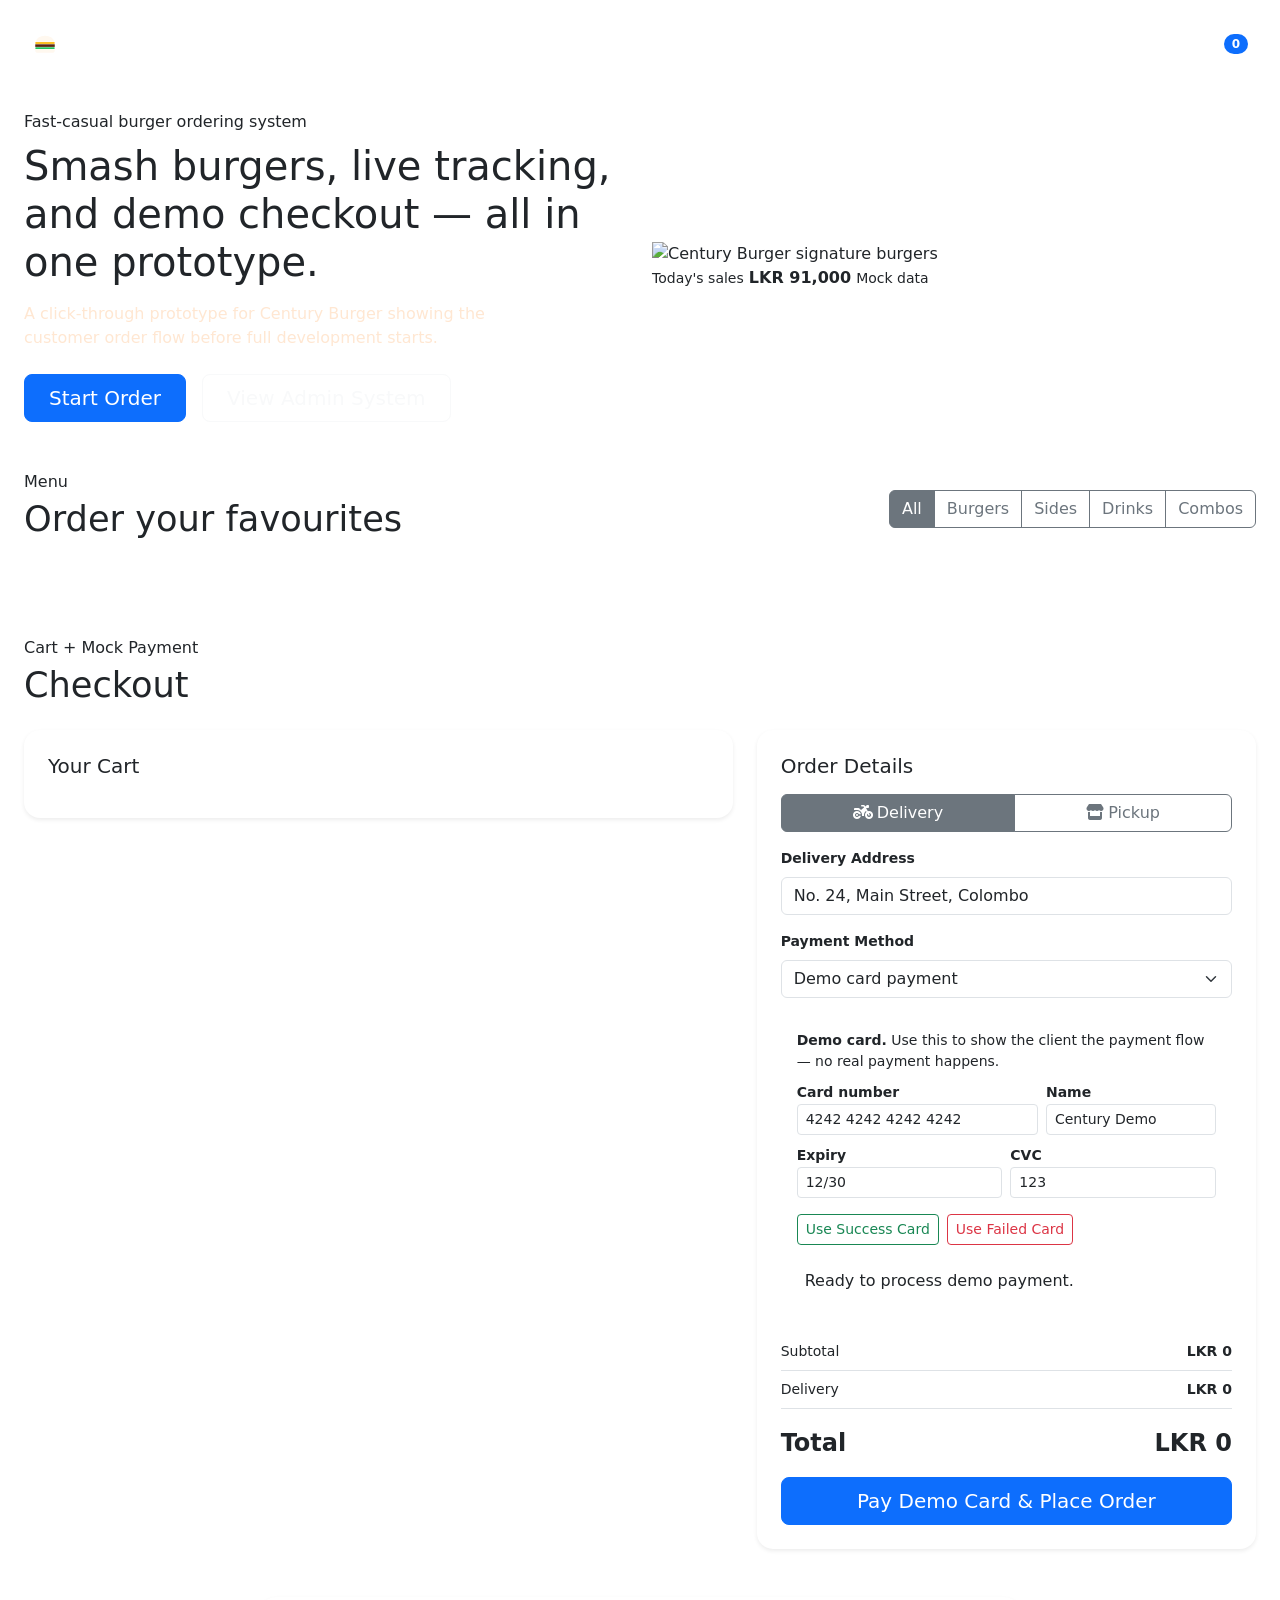
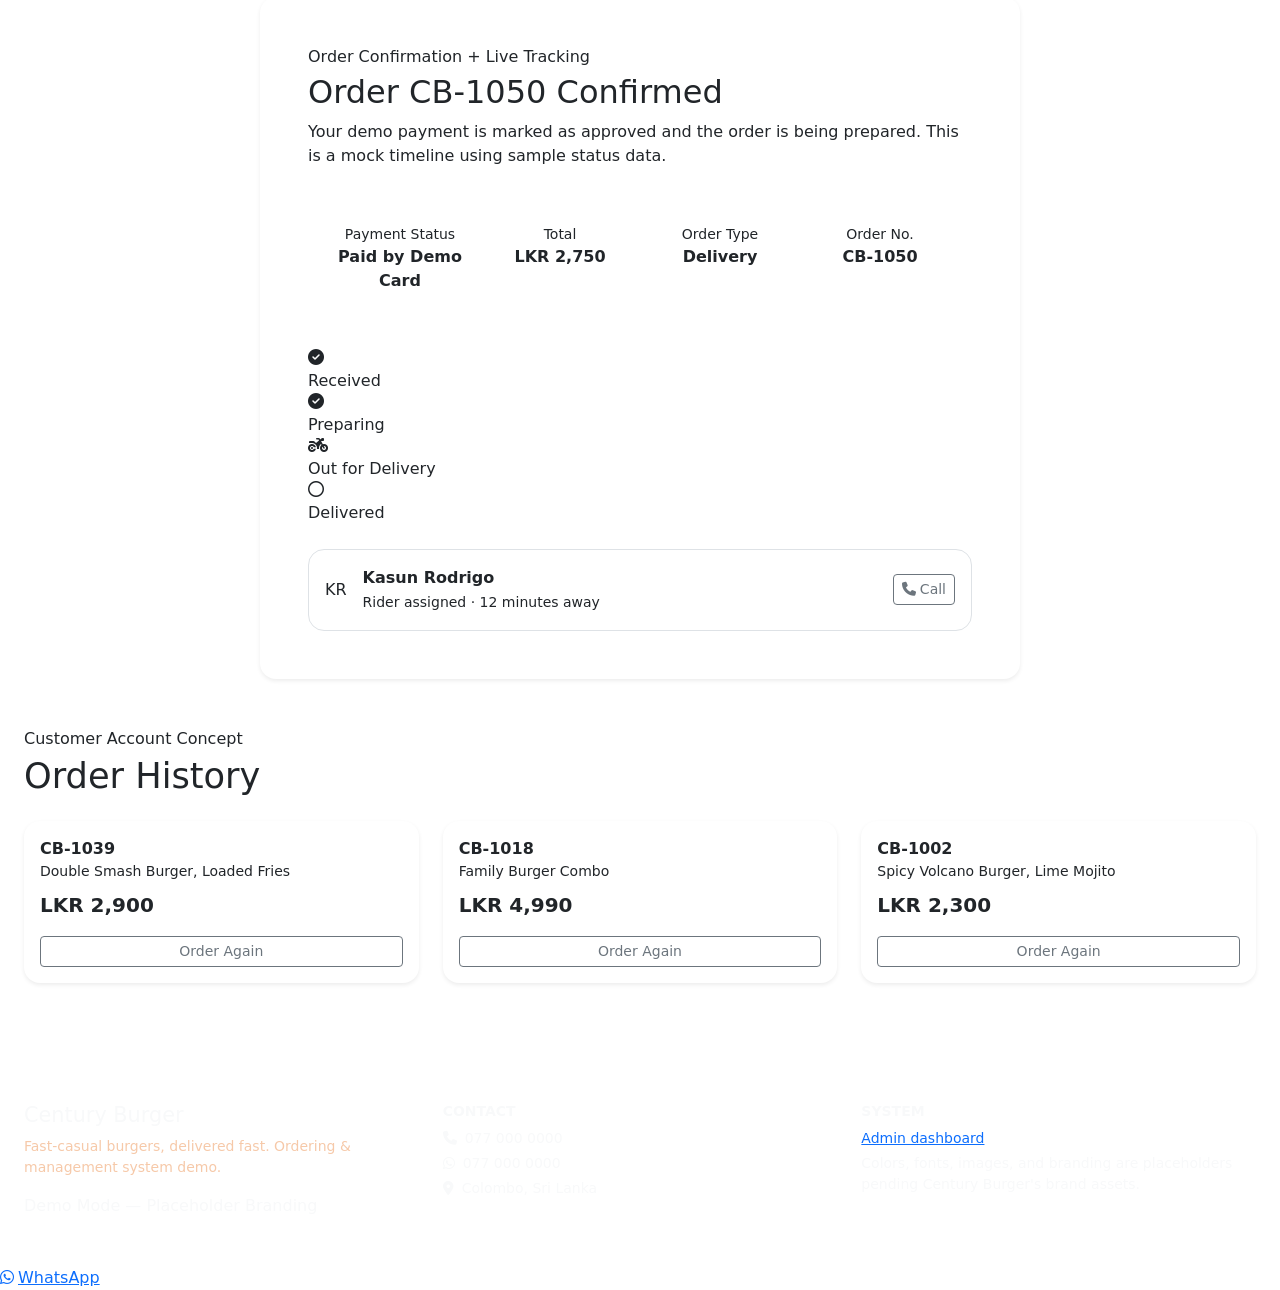
==== index.html @ fc835446 "Add files via upload" ====
<!DOCTYPE html>
<html lang="en">
<head>
  <meta charset="UTF-8">
  <meta name="viewport" content="width=device-width, initial-scale=1.0">
  <title>Century Burger | Order Online</title>
  <link rel="preconnect" href="https://fonts.googleapis.com">
  <link rel="preconnect" href="https://fonts.gstatic.com" crossorigin>
  <link href="https://fonts.googleapis.com/css2?family=Archivo+Black&family=Poppins:wght@400;500;600;700;800&display=swap" rel="stylesheet">
  <link rel="stylesheet" href="https://cdn.jsdelivr.net/npm/bootstrap@5.3.3/dist/css/bootstrap.min.css">
  <link rel="stylesheet" href="https://cdnjs.cloudflare.com/ajax/libs/font-awesome/6.5.2/css/all.min.css">
  <link rel="stylesheet" href="assets/css/style.css">
</head>
<body>

  <!-- Top navigation -->
  <nav class="navbar navbar-expand-md navbar-dark cb-navbar sticky-top">
    <div class="container-fluid px-3 px-lg-4">
      <a class="navbar-brand d-flex align-items-center gap-2" href="#home" data-route="home">
        <span class="d-inline-flex align-items-center justify-content-center rounded-3" style="width:42px;height:42px;background:var(--cb-orange)">
          <svg viewBox="0 0 40 40" width="26" height="26" xmlns="http://www.w3.org/2000/svg">
            <path d="M6 18a14 9 0 0 1 28 0z" fill="#fff8ef"/>
            <circle cx="14" cy="12" r="1.3" fill="#fff8ef"/>
            <circle cx="20" cy="10" r="1.3" fill="#fff8ef"/>
            <circle cx="26" cy="12" r="1.3" fill="#fff8ef"/>
            <rect x="5" y="18.5" width="30" height="3" rx="1.2" fill="#fbbf24"/>
            <rect x="5" y="22" width="30" height="4" fill="#5b2613"/>
            <rect x="5" y="26.5" width="30" height="2.6" rx="1.2" fill="#22c55e"/>
            <path d="M5 29.5h30v1.5a4 4 0 0 1-4 4H9a4 4 0 0 1-4-4z" fill="#fff8ef"/>
          </svg>
        </span>
        <span>
          <strong class="d-block">Century Burger</strong>
          <small>Order online</small>
        </span>
      </a>
      <button class="navbar-toggler" type="button" data-bs-toggle="collapse" data-bs-target="#navMain">
        <span class="navbar-toggler-icon"></span>
      </button>
      <div class="collapse navbar-collapse" id="navMain">
        <ul class="navbar-nav ms-auto align-items-lg-center gap-lg-2">
          <li class="nav-item"><a class="nav-link active" href="#home" data-route="home">Menu</a></li>
          <li class="nav-item"><a class="nav-link" href="#tracking" data-route="tracking">Track Order</a></li>
          <li class="nav-item"><a class="nav-link" href="#history" data-route="history">My Orders</a></li>
          <li class="nav-item"><a class="nav-link" href="admin/index.html"><i class="fa-solid fa-user-shield me-1"></i>Admin</a></li>
          <li class="nav-item">
            <a class="nav-link cart-fab" href="#checkout" data-route="checkout">
              <i class="fa-solid fa-cart-shopping me-1"></i><span class="d-lg-none">Cart</span>
              <span class="badge rounded-pill bg-primary" id="cartCount">0</span>
            </a>
          </li>
        </ul>
      </div>
    </div>
  </nav>

  <main class="container-fluid px-3 px-lg-4" style="max-width:1280px;">

    <!-- Home / Menu -->
    <section id="home" class="screen active py-4">
      <div class="hero-panel row align-items-center g-4 mb-5">
        <div class="col-lg-6">
          <p class="hero-eyebrow mb-2">Fast-casual burger ordering system</p>
          <h1 class="display-font mb-3">Smash burgers, live tracking, and demo checkout — all in one prototype.</h1>
          <p class="mb-4" style="color:#ffe7d2;max-width:520px;">A click-through prototype for Century Burger showing the customer order flow before full development starts.</p>
          <div class="d-flex flex-wrap gap-3">
            <a href="#checkout" data-route="checkout" class="btn btn-primary btn-lg px-4">Start Order</a>
            <a href="admin/index.html" class="btn btn-outline-light btn-lg px-4">View Admin System</a>
          </div>
        </div>
        <div class="col-lg-6">
          <div class="hero-visual">
            <img src="assets/img/hero-burger.jpg" alt="Century Burger signature burgers" class="hero-photo">
            <div class="hero-sales-card">
              <span class="text-muted-cb small">Today's sales</span>
              <strong>LKR 91,000</strong>
              <span class="text-muted-cb small">Mock data</span>
            </div>
          </div>
        </div>
      </div>

      <div class="d-flex flex-wrap justify-content-between align-items-center mb-3 gap-3">
        <div>
          <p class="hero-eyebrow mb-1" style="color:var(--cb-orange-dark)">Menu</p>
          <h2 class="display-font" style="font-size:2.2rem;">Order your favourites</h2>
        </div>
        <div class="btn-group flex-wrap" role="group" id="categoryTabs">
          <button class="btn btn-outline-secondary category-pill active" data-category="All">All</button>
          <button class="btn btn-outline-secondary category-pill" data-category="Burgers">Burgers</button>
          <button class="btn btn-outline-secondary category-pill" data-category="Sides">Sides</button>
          <button class="btn btn-outline-secondary category-pill" data-category="Drinks">Drinks</button>
          <button class="btn btn-outline-secondary category-pill" data-category="Combos">Combos</button>
        </div>
      </div>
      <div id="menuGrid" class="row row-cols-1 row-cols-sm-2 row-cols-lg-4 g-4 mb-5"></div>
    </section>

    <!-- Checkout -->
    <section id="checkout" class="screen py-4">
      <div class="mb-4">
        <p class="hero-eyebrow mb-1" style="color:var(--cb-orange-dark)">Cart + Mock Payment</p>
        <h2 class="display-font" style="font-size:2.2rem;">Checkout</h2>
      </div>
      <div class="row g-4">
        <div class="col-lg-7">
          <div class="card border-0 shadow-sm rounded-4 p-3 p-lg-4">
            <h5 class="mb-3">Your Cart</h5>
            <div id="cartItems" class="list-group list-group-flush"></div>
          </div>
        </div>
        <div class="col-lg-5">
          <div class="card border-0 shadow-sm rounded-4 p-3 p-lg-4 summary-panel">
            <h5 class="mb-3">Order Details</h5>
            <div class="btn-group w-100 mb-3" role="group">
              <input type="radio" class="btn-check" name="fulfillment" id="fulfillDelivery" value="Delivery" checked>
              <label class="btn btn-outline-secondary" for="fulfillDelivery"><i class="fa-solid fa-motorcycle me-1"></i>Delivery</label>
              <input type="radio" class="btn-check" name="fulfillment" id="fulfillPickup" value="Pickup">
              <label class="btn btn-outline-secondary" for="fulfillPickup"><i class="fa-solid fa-store me-1"></i>Pickup</label>
            </div>
            <label class="form-label fw-semibold small">Delivery Address</label>
            <input class="form-control mb-3" value="No. 24, Main Street, Colombo">
            <label class="form-label fw-semibold small">Payment Method</label>
            <select id="paymentMethod" class="form-select mb-3">
              <option>Demo card payment</option>
              <option>Cash on delivery</option>
            </select>

            <div class="payment-box p-3 mb-3" id="cardBox">
              <p class="small mb-2"><strong>Demo card.</strong> Use this to show the client the payment flow — no real payment happens.</p>
              <div class="row g-2">
                <div class="col-7"><label class="small fw-semibold">Card number</label><input id="cardNumber" class="form-control form-control-sm" value="4242 4242 4242 4242"></div>
                <div class="col-5"><label class="small fw-semibold">Name</label><input id="cardName" class="form-control form-control-sm" value="Century Demo"></div>
                <div class="col-6"><label class="small fw-semibold">Expiry</label><input id="cardExpiry" class="form-control form-control-sm" value="12/30"></div>
                <div class="col-6"><label class="small fw-semibold">CVC</label><input id="cardCvc" class="form-control form-control-sm" value="123"></div>
              </div>
              <div class="d-flex flex-wrap gap-2 mt-3">
                <button type="button" class="btn btn-sm btn-outline-success" id="useDemoCard">Use Success Card</button>
                <button type="button" class="btn btn-sm btn-outline-danger" id="useFailCard">Use Failed Card</button>
              </div>
              <p id="paymentResult" class="payment-result rounded-3 p-2 mt-3 mb-0 bg-white">Ready to process demo payment.</p>
            </div>

            <div class="d-flex justify-content-between small py-2 border-bottom"><span>Subtotal</span><b id="subtotal">LKR 0</b></div>
            <div class="d-flex justify-content-between small py-2 border-bottom"><span>Delivery</span><b id="deliveryFee">LKR 0</b></div>
            <div class="d-flex justify-content-between fs-4 fw-bold py-3"><span>Total</span><b id="grandTotal">LKR 0</b></div>
            <button id="placeOrder" class="btn btn-primary btn-lg w-100">Pay Demo Card &amp; Place Order</button>
          </div>
        </div>
      </div>
    </section>

    <!-- Order confirmation / tracking -->
    <section id="tracking" class="screen py-4">
      <div class="card border-0 shadow-sm rounded-4 p-4 p-lg-5 mx-auto" style="max-width:760px;">
        <p class="hero-eyebrow mb-1" style="color:var(--cb-orange-dark)">Order Confirmation + Live Tracking</p>
        <h2 class="display-font mb-2" style="font-size:2rem;">Order CB-1050 Confirmed</h2>
        <p class="text-muted-cb">Your demo payment is marked as approved and the order is being prepared. This is a mock timeline using sample status data.</p>
        <div class="row g-2 bg-cream rounded-4 p-3 my-3 text-center">
          <div class="col-6 col-md-3"><span class="small text-muted-cb d-block">Payment Status</span><strong>Paid by Demo Card</strong></div>
          <div class="col-6 col-md-3"><span class="small text-muted-cb d-block">Total</span><strong>LKR 2,750</strong></div>
          <div class="col-6 col-md-3"><span class="small text-muted-cb d-block">Order Type</span><strong>Delivery</strong></div>
          <div class="col-6 col-md-3"><span class="small text-muted-cb d-block">Order No.</span><strong>CB-1050</strong></div>
        </div>
        <div class="stepper my-4">
          <div class="step done"><i class="fa-solid fa-check-circle d-block mb-1"></i>Received</div>
          <div class="step done"><i class="fa-solid fa-check-circle d-block mb-1"></i>Preparing</div>
          <div class="step active-step"><i class="fa-solid fa-motorcycle d-block mb-1"></i>Out for Delivery</div>
          <div class="step"><i class="fa-regular fa-circle d-block mb-1"></i>Delivered</div>
        </div>
        <div class="d-flex align-items-center gap-3 bg-white border rounded-4 p-3">
          <div class="avatar-circle">KR</div>
          <div class="flex-grow-1">
            <strong class="d-block">Kasun Rodrigo</strong>
            <span class="small text-muted-cb">Rider assigned · 12 minutes away</span>
          </div>
          <button class="btn btn-outline-secondary btn-sm"><i class="fa-solid fa-phone me-1"></i>Call</button>
        </div>
      </div>
    </section>

    <!-- Order history -->
    <section id="history" class="screen py-4">
      <div class="mb-4">
        <p class="hero-eyebrow mb-1" style="color:var(--cb-orange-dark)">Customer Account Concept</p>
        <h2 class="display-font" style="font-size:2.2rem;">Order History</h2>
      </div>
      <div class="row row-cols-1 row-cols-md-3 g-4">
        <div class="col"><div class="card border-0 shadow-sm rounded-4 p-3 h-100 d-flex flex-column">
          <strong>CB-1039</strong><span class="text-muted-cb small mb-2">Double Smash Burger, Loaded Fries</span>
          <b class="fs-5 mb-3">LKR 2,900</b><button class="btn btn-outline-secondary btn-sm mt-auto">Order Again</button>
        </div></div>
        <div class="col"><div class="card border-0 shadow-sm rounded-4 p-3 h-100 d-flex flex-column">
          <strong>CB-1018</strong><span class="text-muted-cb small mb-2">Family Burger Combo</span>
          <b class="fs-5 mb-3">LKR 4,990</b><button class="btn btn-outline-secondary btn-sm mt-auto">Order Again</button>
        </div></div>
        <div class="col"><div class="card border-0 shadow-sm rounded-4 p-3 h-100 d-flex flex-column">
          <strong>CB-1002</strong><span class="text-muted-cb small mb-2">Spicy Volcano Burger, Lime Mojito</span>
          <b class="fs-5 mb-3">LKR 2,300</b><button class="btn btn-outline-secondary btn-sm mt-auto">Order Again</button>
        </div></div>
      </div>
    </section>

  </main>

  <footer class="bg-charcoal text-light mt-5 py-5">
    <div class="container-fluid px-3 px-lg-4" style="max-width:1280px;">
      <div class="row g-4">
        <div class="col-md-4">
          <h5 class="display-font mb-2" style="font-size:1.3rem;">Century Burger</h5>
          <p class="small" style="color:#f6c9a9;">Fast-casual burgers, delivered fast. Ordering &amp; management system demo.</p>
          <span class="demo-badge">Demo Mode — Placeholder Branding</span>
        </div>
        <div class="col-md-4">
          <h6 class="text-uppercase small fw-bold" style="color:var(--cb-orange);">Contact</h6>
          <p class="small mb-1"><i class="fa-solid fa-phone me-2"></i>077 000 0000</p>
          <p class="small mb-1"><i class="fa-brands fa-whatsapp me-2"></i>077 000 0000</p>
          <p class="small mb-1"><i class="fa-solid fa-location-dot me-2"></i>Colombo, Sri Lanka</p>
        </div>
        <div class="col-md-4">
          <h6 class="text-uppercase small fw-bold" style="color:var(--cb-orange);">System</h6>
          <p class="small mb-1"><a class="link-brand" href="admin/index.html">Admin dashboard</a></p>
          <p class="small mb-0 text-muted-cb">Colors, fonts, images, and branding are placeholders pending Century Burger's brand assets.</p>
        </div>
      </div>
    </div>
  </footer>

  <a class="whatsapp-float" href="https://wa.me/94770000000" target="_blank" rel="noreferrer"><i class="fa-brands fa-whatsapp me-1"></i>WhatsApp</a>

  <!-- Item detail modal -->
  <div class="modal fade" id="itemModal" tabindex="-1">
    <div class="modal-dialog modal-lg modal-dialog-centered">
      <div class="modal-content rounded-4 border-0">
        <div class="modal-header border-0 pb-0">
          <p class="hero-eyebrow mb-0" style="color:var(--cb-orange-dark)">Item Detail + Customization</p>
          <button type="button" class="btn-close" data-bs-dismiss="modal"></button>
        </div>
        <div class="modal-body">
          <div class="row g-4">
            <div class="col-md-5">
              <div id="itemArt" class="item-modal-art"><span>Preview</span></div>
            </div>
            <div class="col-md-7">
              <h3 id="itemTitle">Century Classic Burger</h3>
              <p id="itemDesc" class="text-muted-cb">Burger description</p>
              <h4 id="itemPrice" class="text-primary mb-3">LKR 0</h4>
              <label class="fw-semibold small d-block mb-2">Size</label>
              <div class="btn-group mb-3">
                <input type="radio" class="btn-check" name="size" id="sizeRegular" checked>
                <label class="btn btn-outline-secondary btn-sm" for="sizeRegular">Regular</label>
                <input type="radio" class="btn-check" name="size" id="sizeLarge">
                <label class="btn btn-outline-secondary btn-sm" for="sizeLarge">Large + LKR 350</label>
              </div>
              <label class="fw-semibold small d-block mb-2">Add-ons</label>
              <div class="d-flex flex-wrap gap-2 mb-3">
                <input type="checkbox" class="btn-check" id="addonCheese">
                <label class="btn btn-outline-secondary btn-sm" for="addonCheese">Extra Cheese</label>
                <input type="checkbox" class="btn-check" id="addonBacon">
                <label class="btn btn-outline-secondary btn-sm" for="addonBacon">Bacon</label>
                <input type="checkbox" class="btn-check" id="addonSauce">
                <label class="btn btn-outline-secondary btn-sm" for="addonSauce">Spicy Sauce</label>
              </div>
              <label class="fw-semibold small d-block mb-2">Quantity</label>
              <div class="d-flex align-items-center gap-2 mb-4">
                <button class="btn btn-dark btn-sm rounded-circle" style="width:34px;height:34px;">-</button>
                <b>1</b>
                <button class="btn btn-dark btn-sm rounded-circle" style="width:34px;height:34px;">+</button>
              </div>
              <button id="itemAddBtn" class="btn btn-primary w-100">Add to Cart</button>
            </div>
          </div>
        </div>
      </div>
    </div>
  </div>

  <script src="https://cdn.jsdelivr.net/npm/bootstrap@5.3.3/dist/js/bootstrap.bundle.min.js"></script>
  <script src="assets/js/data.js"></script>
  <script src="assets/js/main.js"></script>
</body>
</html>
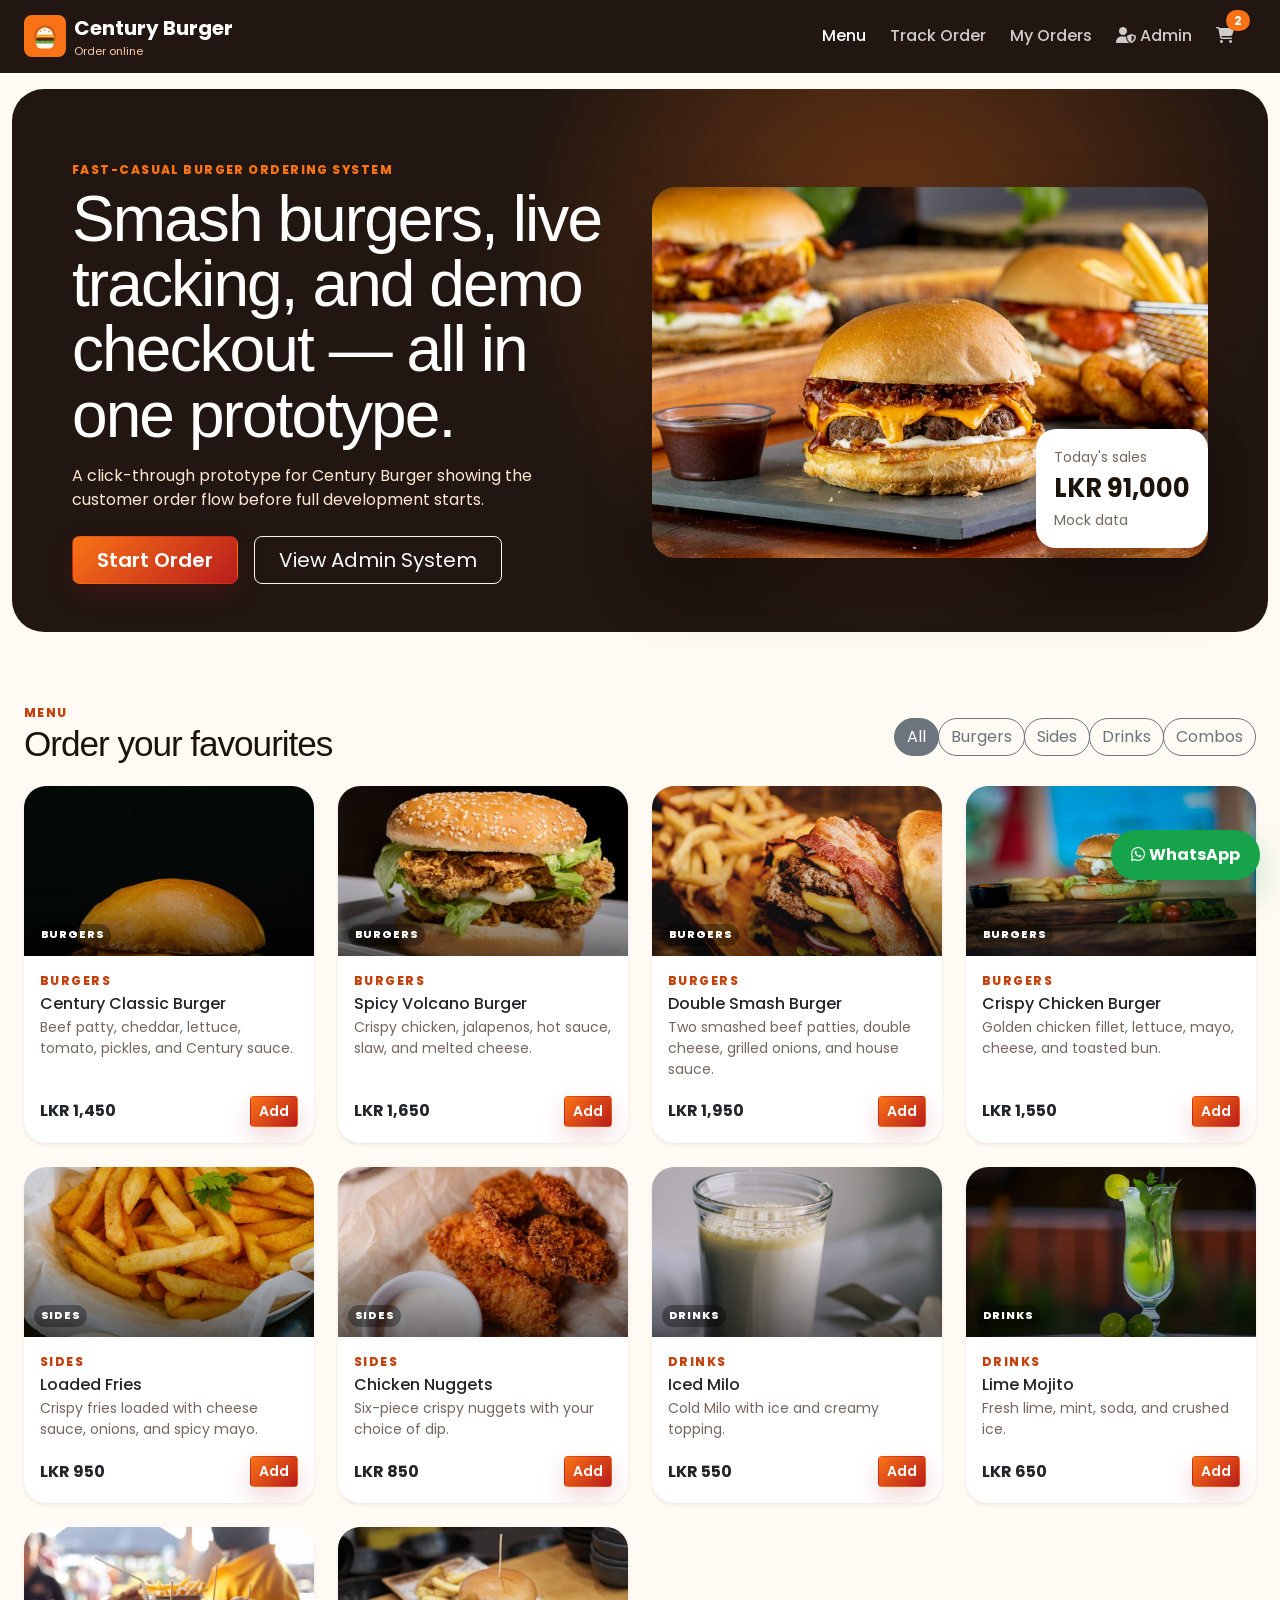
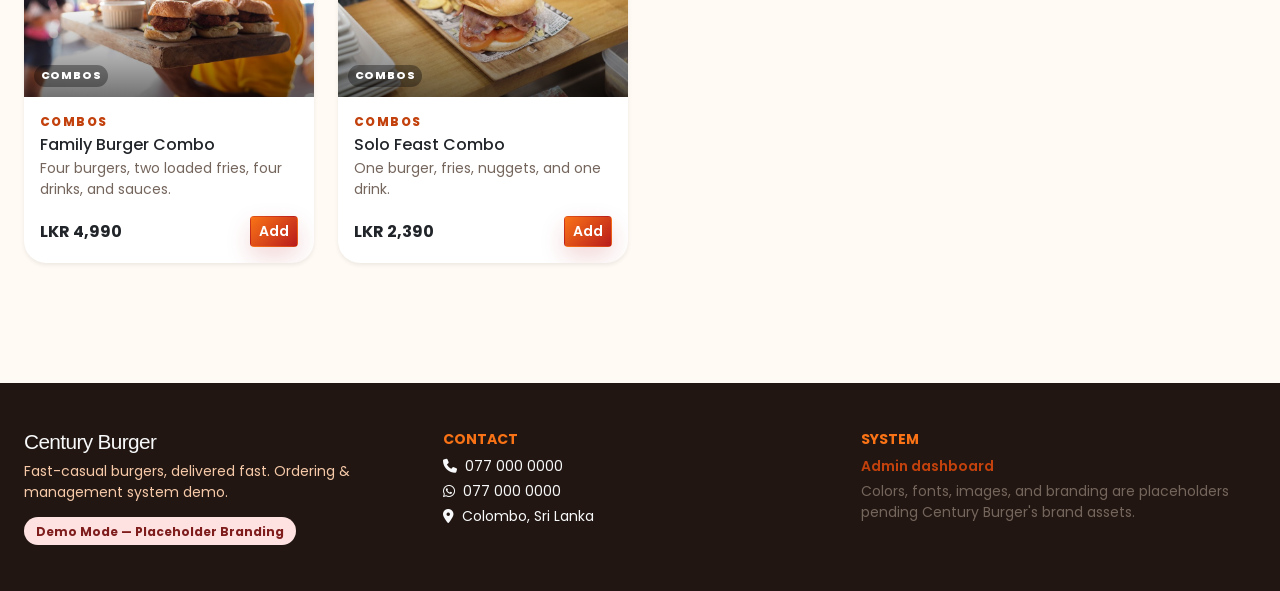
==== commit c873326a: "Update Century Burger demo" ====
--- a/index.html
+++ b/index.html
@@ -4,6 +4,7 @@
   <meta charset="UTF-8">
   <meta name="viewport" content="width=device-width, initial-scale=1.0">
   <title>Century Burger | Order Online</title>
+  <link rel="icon" type="image/svg+xml" href="assets/img/favicon.svg">
   <link rel="preconnect" href="https://fonts.googleapis.com">
   <link rel="preconnect" href="https://fonts.gstatic.com" crossorigin>
   <link href="https://fonts.googleapis.com/css2?family=Archivo+Black&family=Poppins:wght@400;500;600;700;800&display=swap" rel="stylesheet">
@@ -18,16 +19,7 @@
     <div class="container-fluid px-3 px-lg-4">
       <a class="navbar-brand d-flex align-items-center gap-2" href="#home" data-route="home">
         <span class="d-inline-flex align-items-center justify-content-center rounded-3" style="width:42px;height:42px;background:var(--cb-orange)">
-          <svg viewBox="0 0 40 40" width="26" height="26" xmlns="http://www.w3.org/2000/svg">
-            <path d="M6 18a14 9 0 0 1 28 0z" fill="#fff8ef"/>
-            <circle cx="14" cy="12" r="1.3" fill="#fff8ef"/>
-            <circle cx="20" cy="10" r="1.3" fill="#fff8ef"/>
-            <circle cx="26" cy="12" r="1.3" fill="#fff8ef"/>
-            <rect x="5" y="18.5" width="30" height="3" rx="1.2" fill="#fbbf24"/>
-            <rect x="5" y="22" width="30" height="4" fill="#5b2613"/>
-            <rect x="5" y="26.5" width="30" height="2.6" rx="1.2" fill="#22c55e"/>
-            <path d="M5 29.5h30v1.5a4 4 0 0 1-4 4H9a4 4 0 0 1-4-4z" fill="#fff8ef"/>
-          </svg>
+          <img src="assets/img/century-burger-logo.svg" alt="Century Burger demo logo" width="30" height="30">
         </span>
         <span>
           <strong class="d-block">Century Burger</strong>
--- a/assets/css/style.css
+++ b/assets/css/style.css
@@ -0,0 +1,777 @@
+/* ==========================================================================
+   Century Burger — demo theme layer (loaded after Bootstrap 5 + Font Awesome)
+   Colors/fonts are placeholders pending Century Burger brand approval.
+   ========================================================================== */
+
+:root {
+  --cb-ink: #1c130d;
+  --cb-charcoal: #211611;
+  --cb-charcoal-soft: #2b1d16;
+  --cb-cream: #fff7ed;
+  --cb-paper: #fffaf3;
+  --cb-orange: #f97316;
+  --cb-orange-dark: #c2410c;
+  --cb-red: #b91c1c;
+  --cb-line: #f1d9c5;
+  --cb-green: #16a34a;
+  --cb-blue: #2563eb;
+  --cb-muted: #75665d;
+  --cb-sidebar-w: 264px;
+}
+
+body {
+  font-family: 'Poppins', system-ui, sans-serif;
+  color: var(--cb-ink);
+  background: var(--cb-paper);
+}
+
+.display-font {
+  font-family: 'Archivo Black', Impact, sans-serif;
+  letter-spacing: -0.03em;
+  line-height: 1.02;
+}
+
+.text-muted-cb { color: var(--cb-muted) !important; }
+.bg-cream { background: var(--cb-cream) !important; }
+.bg-charcoal { background: var(--cb-charcoal) !important; }
+
+/* ---- Bootstrap color re-theme (brand accent = burger orange) ---- */
+.btn-primary {
+  background: linear-gradient(135deg, var(--cb-orange), var(--cb-red));
+  border-color: transparent;
+  font-weight: 600;
+  box-shadow: 0 10px 24px rgba(185, 28, 28, .18);
+}
+.btn-primary:hover, .btn-primary:focus, .btn-primary:active {
+  background: linear-gradient(135deg, var(--cb-orange-dark), var(--cb-red));
+  border-color: transparent;
+}
+.btn-outline-primary {
+  color: var(--cb-orange-dark);
+  border-color: var(--cb-orange);
+}
+.btn-outline-primary:hover {
+  background: var(--cb-orange);
+  border-color: var(--cb-orange);
+}
+.btn-dark { background: var(--cb-ink); border-color: var(--cb-ink); }
+.text-primary { color: var(--cb-orange-dark) !important; }
+.bg-primary { background: var(--cb-orange) !important; }
+.border-primary { border-color: var(--cb-orange) !important; }
+.badge.bg-primary { background: var(--cb-orange) !important; }
+.nav-pills .nav-link.active, .nav-pills .show > .nav-link {
+  background: var(--cb-ink);
+}
+.form-check-input:checked {
+  background-color: var(--cb-orange);
+  border-color: var(--cb-orange);
+}
+.form-control:focus, .form-select:focus {
+  border-color: var(--cb-orange);
+  box-shadow: 0 0 0 .2rem rgba(249, 115, 22, .18);
+}
+.btn-check:checked + .btn-outline-secondary,
+.btn-check:checked + .btn-outline-primary {
+  background: var(--cb-ink);
+  border-color: var(--cb-ink);
+  color: #fff;
+}
+.list-group-item.active {
+  background: var(--cb-ink);
+  border-color: var(--cb-ink);
+}
+.progress-bar { background-color: var(--cb-orange); }
+.link-brand { color: var(--cb-orange-dark); text-decoration: none; font-weight: 600; }
+.link-brand:hover { color: var(--cb-red); }
+
+/* ---- Shared shell bits ---- */
+.demo-badge {
+  background: #fee2e2;
+  color: #7f1d1d;
+  font-weight: 700;
+  font-size: .75rem;
+  border-radius: 999px;
+  padding: .35rem .75rem;
+  white-space: nowrap;
+}
+
+.whatsapp-float {
+  position: fixed;
+  right: 20px;
+  bottom: 20px;
+  z-index: 1030;
+  background: #16a34a;
+  color: #fff;
+  border-radius: 999px;
+  padding: 13px 20px;
+  font-weight: 700;
+  text-decoration: none;
+  box-shadow: 0 16px 36px rgba(22, 163, 74, .3);
+}
+.whatsapp-float:hover { color: #fff; background: #15803d; }
+
+/* ==========================================================================
+   Customer storefront
+   ========================================================================== */
+
+.screen { display: none; }
+.screen.active { display: block; }
+#home.py-4 {
+  padding-top: 2.5rem !important;
+  padding-bottom: 1.5rem !important;
+}
+
+.cb-navbar {
+  background: var(--cb-charcoal) !important;
+}
+.cb-navbar .navbar-brand small {
+  display: block;
+  color: #f6c9a9;
+  font-size: .7rem;
+  font-weight: 400;
+}
+.cb-navbar .nav-link {
+  color: rgba(255, 255, 255, .78) !important;
+  font-weight: 500;
+}
+.cb-navbar .nav-link.active, .cb-navbar .nav-link:hover {
+  color: #fff !important;
+}
+.cart-fab {
+  position: relative;
+  margin-right: 10px;
+}
+.cart-fab .badge {
+  position: absolute;
+  top: -6px;
+  right: -4px;
+}
+
+.hero-panel {
+  background: radial-gradient(circle at 70% 30%, rgba(249, 115, 22, .35), transparent 40%), var(--cb-charcoal);
+  border-radius: 32px;
+  color: #fff;
+  padding: 3rem;
+  margin-bottom: 4.5rem !important;
+}
+.hero-eyebrow {
+  text-transform: uppercase;
+  letter-spacing: .12em;
+  font-size: .75rem;
+  font-weight: 800;
+  color: var(--cb-orange);
+}
+.hero-panel h1 { font-size: clamp(2.2rem, 5vw, 4rem); }
+.hero-visual {
+  position: relative;
+  min-height: 320px;
+  display: grid;
+  place-items: center;
+}
+.hero-photo {
+  width: 100%;
+  height: 100%;
+  min-height: 320px;
+  max-height: 420px;
+  object-fit: cover;
+  border-radius: 24px;
+  box-shadow: 0 30px 60px rgba(0, 0, 0, .35);
+}
+.hero-sales-card {
+  position: absolute;
+  right: 0;
+  bottom: 10px;
+  background: #fff;
+  color: var(--cb-ink);
+  border-radius: 20px;
+  padding: 16px 18px;
+  box-shadow: 0 20px 45px rgba(0, 0, 0, .18);
+}
+.hero-sales-card strong { display: block; font-size: 1.6rem; }
+
+.category-pill {
+  border-radius: 999px !important;
+}
+
+.food-card {
+  border: 1px solid var(--cb-line);
+  border-radius: 22px;
+  overflow: hidden;
+  transition: transform .15s ease, box-shadow .15s ease;
+}
+.food-card:hover {
+  transform: translateY(-4px);
+  box-shadow: 0 20px 34px rgba(124, 45, 18, .12);
+}
+.food-art {
+  position: relative;
+  height: 170px;
+  overflow: hidden;
+  background: var(--card-color, #c2410c);
+  border: 0;
+  width: 100%;
+  padding: 0;
+  display: block;
+}
+.food-art img {
+  width: 100%;
+  height: 100%;
+  object-fit: cover;
+  display: block;
+  transition: transform .25s ease;
+}
+.food-card:hover .food-art img { transform: scale(1.06); }
+.food-art::after {
+  content: '';
+  position: absolute;
+  inset: 0;
+  background: linear-gradient(to top, rgba(0, 0, 0, .55), transparent 55%);
+}
+.food-art .art-tag {
+  position: absolute;
+  left: 10px;
+  bottom: 10px;
+  z-index: 1;
+  color: #fff;
+  font-weight: 800;
+  text-transform: uppercase;
+  font-size: .68rem;
+  letter-spacing: .08em;
+  background: rgba(0, 0, 0, .35);
+  padding: .25em .6em;
+  border-radius: 999px;
+}
+.item-modal-art {
+  position: relative;
+  height: 280px;
+  border-radius: 18px;
+  overflow: hidden;
+  background: var(--card-color, #c2410c);
+}
+.item-modal-art img {
+  width: 100%;
+  height: 100%;
+  object-fit: cover;
+  display: block;
+}
+.item-modal-art::after {
+  content: '';
+  position: absolute;
+  inset: 0;
+  background: linear-gradient(to top, rgba(0, 0, 0, .5), transparent 50%);
+}
+.item-modal-art .art-tag {
+  position: absolute;
+  left: 14px;
+  bottom: 14px;
+  z-index: 1;
+  color: #fff;
+  font-weight: 800;
+  text-transform: uppercase;
+  font-size: .75rem;
+  letter-spacing: .08em;
+  background: rgba(0, 0, 0, .35);
+  padding: .3em .7em;
+  border-radius: 999px;
+}
+
+.summary-panel { position: sticky; top: 92px; }
+.payment-box {
+  border: 1px dashed var(--cb-orange);
+  border-radius: 18px;
+  background: var(--cb-cream);
+}
+.payment-result { font-weight: 600; font-size: .85rem; }
+.payment-result.success { background: #dcfce7; color: #166534; }
+.payment-result.fail { background: #fee2e2; color: #991b1b; }
+.payment-result.processing { background: #dbeafe; color: #1d4ed8; }
+
+.stepper { display: grid; grid-template-columns: repeat(4, 1fr); gap: 10px; }
+.stepper .step {
+  min-width: 0;
+  padding: 16px 10px;
+  border-radius: 14px;
+  background: #f8e5d2;
+  text-align: center;
+  font-weight: 700;
+  font-size: .85rem;
+}
+@media (max-width: 575.98px) {
+  .stepper { grid-template-columns: repeat(2, 1fr); }
+  .stepper .step { font-size: .78rem; padding: 14px 8px; }
+}
+.stepper .step.done { background: #dcfce7; color: #166534; }
+.stepper .step.active-step { background: var(--cb-orange); color: #fff; }
+.avatar-circle {
+  width: 52px; height: 52px; border-radius: 50%;
+  display: grid; place-items: center;
+  background: var(--cb-ink); color: #fff; font-weight: 800;
+}
+.status-badge { font-weight: 700; font-size: .72rem; padding: .4em .7em; }
+
+/* ==========================================================================
+   Admin dashboard shell
+   ========================================================================== */
+
+.cb-app { display: flex; min-height: 100vh; }
+
+.cb-sidebar {
+  width: var(--cb-sidebar-w);
+  background-color: var(--cb-charcoal) !important;
+  color: rgba(255, 255, 255, .82);
+  border-right: 0 !important;
+}
+.cb-sidebar .sidebar-brand {
+  color: #fff;
+  text-decoration: none;
+}
+.cb-sidebar .sidebar-brand small { color: #f6c9a9; }
+.cb-sidebar .nav-link {
+  color: rgba(255, 255, 255, .68);
+  border-radius: 12px;
+  padding: .6rem .9rem;
+  font-weight: 500;
+  font-size: .92rem;
+}
+.cb-sidebar .nav-link i { width: 20px; text-align: center; }
+.cb-sidebar .nav-link:hover { color: #fff; background: rgba(255, 255, 255, .06); }
+.cb-sidebar .nav-link.active {
+  color: #fff;
+  background: var(--cb-orange);
+}
+.cb-sidebar .nav-section-label {
+  color: rgba(255, 255, 255, .38);
+  font-size: .68rem;
+  letter-spacing: .1em;
+  text-transform: uppercase;
+  font-weight: 700;
+}
+
+.cb-main { flex: 1; min-width: 0; }
+
+.cb-topbar {
+  background: #fff;
+  border-bottom: 1px solid var(--cb-line);
+  padding: .85rem 1.25rem;
+}
+.cb-topbar .page-title { font-weight: 700; margin: 0; }
+.cb-search {
+  max-width: 280px;
+}
+.icon-btn {
+  width: 40px; height: 40px;
+  display: grid; place-items: center;
+  border-radius: 50%;
+  border: 1px solid var(--cb-line);
+  background: #fff;
+  color: var(--cb-ink);
+  position: relative;
+}
+.icon-btn .dot {
+  position: absolute; top: 6px; right: 8px;
+  width: 8px; height: 8px; border-radius: 50%;
+  background: var(--cb-red);
+}
+
+.admin-view { display: none; }
+.admin-view.active { display: block; }
+
+.stat-card {
+  border: 1px solid var(--cb-line);
+  border-radius: 20px;
+}
+.stat-card .stat-icon {
+  width: 46px; height: 46px;
+  border-radius: 14px;
+  display: grid; place-items: center;
+  font-size: 1.1rem;
+}
+.stat-card .stat-value { font-size: 1.7rem; font-weight: 800; }
+
+.low-row td { background: #fff1f2 !important; }
+
+.stock-bar { height: 8px; border-radius: 999px; background: var(--cb-line); overflow: hidden; }
+.stock-bar > span { display: block; height: 100%; background: var(--cb-orange); }
+.stock-bar.low > span { background: var(--cb-red); }
+
+.phone-frame {
+  max-width: 380px;
+  margin: 0 auto;
+  background: var(--cb-charcoal);
+  border-radius: 40px;
+  padding: 26px;
+  color: #fff;
+  box-shadow: 0 22px 60px rgba(0, 0, 0, .25);
+}
+.phone-frame .card { background: var(--cb-paper); color: var(--cb-ink); }
+
+.invoice-preview { max-width: 640px; margin: 0 auto; }
+.invoice-preview table th { background: var(--cb-charcoal); color: #fff; }
+
+@media (max-width: 991.98px) {
+  .cb-sidebar { position: fixed; z-index: 1045; height: 100%; }
+}
+
+/* ==========================================================================
+   Admin v2 — inventory-first, plain-language back office
+   ========================================================================== */
+
+.text-warning-cb { color: #b45309; }
+.text-danger-cb { color: var(--cb-red); }
+
+.nav-count {
+  margin-left: auto;
+  background: rgba(255, 255, 255, .14);
+  border-radius: 999px;
+  font-size: .7rem;
+  font-weight: 700;
+  min-width: 20px;
+  text-align: center;
+  padding: .1em .45em;
+}
+.nav-count:empty { display: none; }
+.nav-count.warn { background: var(--cb-red); color: #fff; }
+.cb-sidebar .nav-link { display: flex; align-items: center; }
+
+.help-strip {
+  display: flex;
+  gap: 12px;
+  align-items: flex-start;
+  background: #fffbeb;
+  border: 1px solid #fde68a;
+  color: #78350f;
+  border-radius: 16px;
+  padding: 12px 16px;
+  font-size: .88rem;
+}
+.help-strip i { margin-top: 3px; color: #d97706; }
+
+/* Stock alert pills on the dashboard */
+.stock-pill {
+  display: inline-block;
+  font-size: .75rem;
+  font-weight: 600;
+  border-radius: 999px;
+  padding: .25em .7em;
+  background: #fff;
+}
+.stock-pill.low { color: #92400e; border: 1px solid #fcd34d; }
+.stock-pill.out { color: #991b1b; border: 1px solid #fca5a5; }
+
+/* Inventory stat tones */
+.inv-stat { border-left: 4px solid transparent; }
+.inv-stat.good { border-left-color: var(--cb-green); }
+.inv-stat.warn { border-left-color: #d97706; }
+.inv-stat.bad { border-left-color: var(--cb-red); }
+
+/* Stock level bars */
+.stock-bar.out > span { background: var(--cb-red); }
+.inv-table td { vertical-align: middle; }
+
+/* ---- The "see how stock goes down" simulator ---- */
+.sim-card {
+  border: 1px solid var(--cb-line) !important;
+  background:
+    radial-gradient(circle at 100% 0%, rgba(249, 115, 22, .08), transparent 45%),
+    #fff;
+}
+.sim-chip {
+  background: var(--cb-orange);
+  color: #fff;
+  font-size: .68rem;
+  font-weight: 800;
+  text-transform: uppercase;
+  letter-spacing: .08em;
+  border-radius: 999px;
+  padding: .3em .8em;
+}
+.sim-row {
+  border: 1px solid var(--cb-line);
+  border-radius: 14px;
+  padding: 10px 14px;
+  margin-bottom: 8px;
+  background: var(--cb-paper);
+}
+.sim-row.short {
+  border-color: #fca5a5;
+  background: #fff1f2;
+}
+.sim-row-top {
+  display: flex;
+  justify-content: space-between;
+  align-items: baseline;
+  gap: 10px;
+}
+.sim-math {
+  font-size: .85rem;
+  color: var(--cb-muted);
+  margin: 2px 0 8px;
+}
+.sim-math b { color: var(--cb-ink); }
+.sim-math b.text-danger { color: var(--cb-red) !important; }
+.sim-math b.text-success { color: #166534 !important; }
+.sim-sep { margin: 0 6px; }
+.sim-bar {
+  display: flex;
+  height: 10px;
+  border-radius: 999px;
+  overflow: hidden;
+  background: var(--cb-line);
+}
+.sim-bar .left { background: var(--cb-green); transition: width .25s ease; }
+.sim-bar .left.short { background: var(--cb-red); }
+.sim-bar .used {
+  background: repeating-linear-gradient(45deg, #fdba74, #fdba74 5px, #fb923c 5px, #fb923c 10px);
+  transition: width .25s ease;
+}
+
+/* ---- Recipe list ---- */
+.recipe-line {
+  display: flex;
+  align-items: center;
+  gap: 10px;
+  padding: 9px 4px;
+  border-bottom: 1px dashed var(--cb-line);
+  font-size: .9rem;
+}
+.recipe-line:last-child { border-bottom: 0; }
+.recipe-dot {
+  width: 10px; height: 10px;
+  border-radius: 50%;
+  flex-shrink: 0;
+}
+.recipe-dot.ok { background: var(--cb-green); }
+.recipe-dot.low { background: #d97706; }
+.recipe-dot.out { background: var(--cb-red); }
+
+/* ---- Stock activity feed ---- */
+.activity-feed { max-height: 340px; overflow-y: auto; }
+.activity-line {
+  display: flex;
+  gap: 12px;
+  padding: 8px 0;
+  border-bottom: 1px dashed var(--cb-line);
+}
+.activity-line:last-child { border-bottom: 0; }
+.activity-icon {
+  width: 30px; height: 30px;
+  border-radius: 50%;
+  background: var(--cb-cream);
+  display: grid;
+  place-items: center;
+  font-size: .75rem;
+  flex-shrink: 0;
+}
+.activity-time { font-size: .7rem; color: var(--cb-muted); }
+
+/* ---- Sell (POS): touch-first till ---- */
+.pos-cats {
+  display: flex;
+  gap: 8px;
+  flex-wrap: wrap;
+}
+.pos-cat {
+  border: 1px solid var(--cb-line);
+  background: #fff;
+  border-radius: 999px;
+  padding: 10px 22px;
+  font-weight: 700;
+  font-size: .95rem;
+  min-height: 48px;
+  color: var(--cb-ink);
+}
+.pos-cat.active {
+  background: var(--cb-ink);
+  border-color: var(--cb-ink);
+  color: #fff;
+}
+
+.pos-grid {
+  display: grid;
+  grid-template-columns: repeat(auto-fill, minmax(150px, 1fr));
+  gap: 12px;
+}
+.pos-tile {
+  border: 1px solid var(--cb-line);
+  background: #fff;
+  border-radius: 18px;
+  overflow: hidden;
+  padding: 0;
+  text-align: left;
+  display: block;
+  transition: transform .1s ease, box-shadow .1s ease;
+  -webkit-tap-highlight-color: transparent;
+}
+.pos-tile:active { transform: scale(.97); }
+.pos-tile.soldout { filter: grayscale(1); opacity: .55; }
+.pos-tile-art {
+  position: relative;
+  display: block;
+  height: 110px;
+}
+.pos-tile-art img {
+  width: 100%;
+  height: 100%;
+  object-fit: cover;
+  display: block;
+}
+.pos-flag {
+  position: absolute;
+  top: 8px;
+  left: 8px;
+  font-size: .68rem;
+  font-weight: 800;
+  border-radius: 999px;
+  padding: .3em .7em;
+  color: #fff;
+}
+.pos-flag.low { background: #b45309; }
+.pos-flag.out { background: #57534e; }
+.pos-tile-body {
+  display: block;
+  padding: 10px 12px 12px;
+}
+.pos-tile-name {
+  display: block;
+  font-weight: 600;
+  font-size: .88rem;
+  line-height: 1.25;
+  min-height: 2.2em;
+}
+.pos-tile-price {
+  display: block;
+  font-weight: 800;
+  color: var(--cb-orange-dark);
+  margin-top: 2px;
+}
+
+.pos-ticket { position: sticky; top: 88px; }
+.pos-line {
+  display: flex;
+  align-items: center;
+  gap: 10px;
+  padding: 10px 0;
+  border-bottom: 1px dashed var(--cb-line);
+}
+.pos-line-info { flex: 1; min-width: 0; }
+.pos-line-info strong { display: block; font-size: .9rem; }
+.pos-line-qty {
+  display: flex;
+  align-items: center;
+  gap: 8px;
+}
+.pos-line-qty button {
+  width: 42px; height: 42px;
+  border-radius: 50%;
+  border: 1px solid var(--cb-line);
+  background: var(--cb-cream);
+  font-size: 1.15rem;
+  font-weight: 800;
+  color: var(--cb-ink);
+}
+.pos-line-qty b { min-width: 20px; text-align: center; }
+.pos-line-total { min-width: 84px; text-align: right; font-size: .9rem; }
+.pos-total {
+  padding-top: 12px;
+  font-size: 1.25rem;
+}
+.pos-pay { min-height: 56px; font-weight: 700; }
+.btn-success { background: #15803d; border-color: #15803d; }
+.btn-success:hover, .btn-success:active { background: #166534; border-color: #166534; }
+
+.pos-bottom-bar {
+  display: none;
+  position: fixed;
+  left: 0; right: 0; bottom: 0;
+  z-index: 1040;
+  background: var(--cb-charcoal);
+  color: #fff;
+  padding: 12px 18px;
+  align-items: center;
+  justify-content: space-between;
+  gap: 12px;
+  box-shadow: 0 -10px 30px rgba(0, 0, 0, .18);
+}
+.pos-bottom-bar .btn { min-height: 52px; min-width: 130px; font-weight: 700; }
+
+.pos-qty-img {
+  width: 130px; height: 130px;
+  object-fit: cover;
+  border-radius: 20px;
+}
+.pos-qty-row {
+  display: flex;
+  align-items: center;
+  justify-content: center;
+  gap: 18px;
+}
+.pos-qty-btn {
+  width: 64px; height: 64px;
+  border-radius: 50%;
+  border: 2px solid var(--cb-line);
+  background: var(--cb-cream);
+  font-size: 1.7rem;
+  font-weight: 800;
+  color: var(--cb-ink);
+}
+.pos-qty-btn:disabled { opacity: .35; }
+.pos-qty-num {
+  font-size: 2.3rem;
+  font-weight: 800;
+  min-width: 64px;
+}
+.pos-quick {
+  display: flex;
+  justify-content: center;
+  gap: 10px;
+}
+.pos-quick button {
+  min-width: 58px;
+  min-height: 44px;
+  border-radius: 999px;
+  border: 1px solid var(--cb-line);
+  background: #fff;
+  font-weight: 700;
+}
+#posQtyAdd, #receiptModal .btn { min-height: 54px; font-weight: 700; }
+
+.receipt-check {
+  width: 54px; height: 54px;
+  border-radius: 50%;
+  background: #dcfce7;
+  color: #166534;
+  display: inline-grid;
+  place-items: center;
+  font-size: 1.4rem;
+}
+.receipt-paper {
+  background: var(--cb-paper);
+  border: 1px dashed var(--cb-line);
+  border-radius: 14px;
+  padding: 14px;
+  font-size: .88rem;
+}
+.receipt-line {
+  display: flex;
+  justify-content: space-between;
+  gap: 10px;
+  padding: 4px 0;
+}
+.receipt-line.total {
+  border-top: 1px dashed var(--cb-line);
+  margin-top: 6px;
+  padding-top: 8px;
+  font-weight: 800;
+}
+
+@media (max-width: 991.98px) {
+  .pos-ticket { position: static; margin-bottom: 84px; }
+}
+
+/* ---- Toasts ---- */
+.cb-toast { border-radius: 14px; color: #fff; font-weight: 500; }
+.cb-toast .btn-close { filter: invert(1); }
+.toast-success { background: #166534; }
+.toast-warn { background: #b45309; }
+.toast-danger { background: #991b1b; }
+.toast-info { background: var(--cb-charcoal); }
